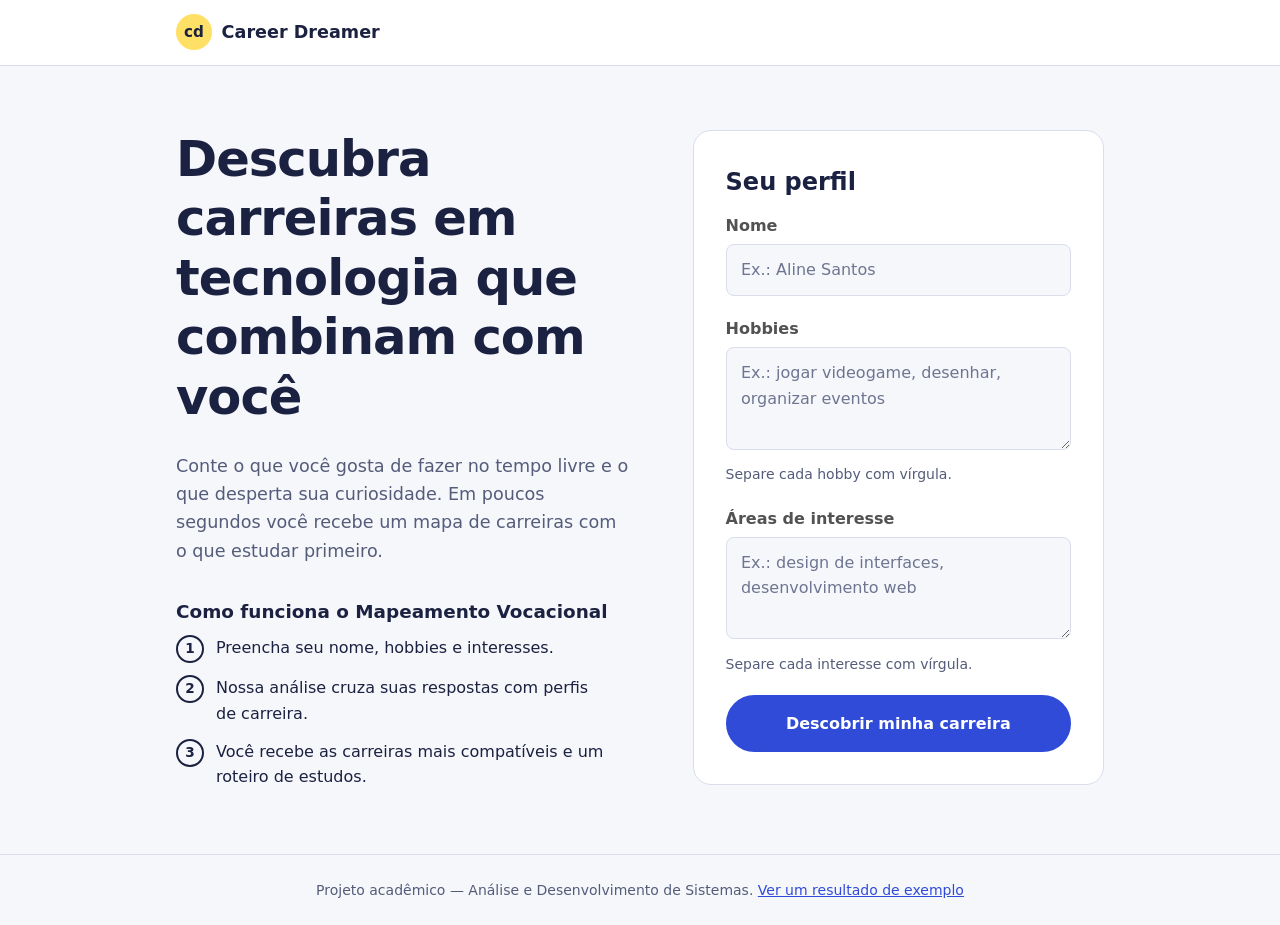
==== index.html @ 2ba808c8 "Fix #11: Corrigido navegar tecla tab" ====
<!DOCTYPE html>
<html lang="pt-BR">
<head>
  <meta name="viewport" content="width=device-width, initial-scale=1.0">
  <meta charset="UTF-8">
  <meta name="description" content="Conte seus hobbies e interesses e descubra carreiras em tecnologia que combinam com você.">
  <title>Career Dreamer — Descubra sua carreira em tecnologia</title>
  <link rel="stylesheet" href="css/style.css">
  <script src="js/config.js" defer></script>
  <script src="js/app.js" defer></script>
</head>
<body>

  <div class="topo">
    <div class="container topo__conteudo">
      <div>
        <a href="index.html" class="marca">
          <div class="marca__simbolo">cd</div>
          <div>Career Dreamer</div>
        </a>
      </div>
    </div>
  </div>

  <div class="container pagina-inicial">
    <div class="apresentacao">
      <div class="titulo-principal">Descubra carreiras em tecnologia que combinam com você</div>
      <div class="apresentacao__texto">
        Conte o que você gosta de fazer no tempo livre e o que desperta sua curiosidade.
        Em poucos segundos você recebe um mapa de carreiras com o que estudar primeiro.
      </div>

      <div class="subtitulo">Como funciona o Mapeamento Vocacional</div>
      <div class="passos">
        <div class="passo">Preencha seu nome, hobbies e interesses.</div>
        <div class="passo">Nossa análise cruza suas respostas com perfis de carreira.</div>
        <div class="passo">Você recebe as carreiras mais compatíveis e um roteiro de estudos.</div>
      </div>
    </div>

    <div class="cartao">
      <div class="subtitulo-cartao">Seu perfil</div>

      <form id="form-perfil" class="formulario">
        <div class="campo">
          <div>
            <label for="nome">Nome</label>
          </div>
          <div>
            <input type="text" id="nome" name="nome" placeholder="Ex.: Aline Santos">
          </div>
        </div>

        <div class="campo">
          <div>
            <label for="hobbies">Hobbies</label>
          </div>
          <div>
            <textarea id="hobbies" name="hobbies" rows="3"
                      placeholder="Ex.: jogar videogame, desenhar, organizar eventos"></textarea>
          </div>
          <div class="dica">Separe cada hobby com vírgula.</div>
        </div>

        <div class="campo">
          <div>
            <label for="interesses">Áreas de interesse</label>
          </div>
          <div>
            <textarea id="interesses" name="interesses" rows="3"
                      placeholder="Ex.: design de interfaces, desenvolvimento web"></textarea>
          </div>
          <div class="dica">Separe cada interesse com vírgula.</div>
        </div>

        <button type="sumbit" class="botao">Descobrir minha carreira</button>
      </form>
    </div>
  </div>

  <div class="rodape">
    <div class="container">
      <p>Projeto acadêmico — Análise e Desenvolvimento de Sistemas.
        <a href="resultado.html?exemplo">Ver um resultado de exemplo</a></p>
    </div>
  </div>

</body>
</html>
---- css/style.css ----
/* ==========================================================================
   Career Dreamer — folha de estilos única
   Organização: 1. Variáveis  2. Base  3. Layout  4. Componentes
                5. Página inicial  6. Página de resultado  7. Acessibilidade
   ========================================================================== */

/* 1. Variáveis ----------------------------------------------------------- */
:root {
  --cor-papel: #f6f7fb;
  --cor-superficie: #ffffff;
  --cor-tinta: #1b2140;
  --cor-tinta-suave: #545c7a;
  --cor-borda: #d9ddec;
  --cor-primaria: #2f4bd8;
  --cor-primaria-escura: #2338a8;
  --cor-marca-texto: #ffe066;
  --cor-sucesso: #127a54;
  --cor-erro: #c0362c;

  --fonte-titulo: ui-rounded, "SF Pro Rounded", "Nunito", "Segoe UI", system-ui, sans-serif;
  --fonte-texto: system-ui, -apple-system, "Segoe UI", Roboto, sans-serif;

  --raio-pequeno: 8px;
  --raio-grande: 18px;
  --largura-max: 70rem;
}

/* 2. Base ---------------------------------------------------------------- */
*,
*::before,
*::after {
  box-sizing: border-box;
}

[hidden] {
  display: none !important;
}

body {
  margin: 0;
  min-height: 100vh;
  display: flex;
  flex-direction: column;
  background: var(--cor-papel);
  color: var(--cor-tinta);
  font-family: var(--fonte-texto);
  font-size: 1rem;
  line-height: 1.6;
}

h1,
h2,
h3,
h4 {
  margin: 0 0 0.5em;
  font-family: var(--fonte-titulo);
  line-height: 1.2;
}

p {
  margin: 0 0 1em;
}

a {
  color: var(--cor-primaria);
}

*:focus {
  outline: none;
}

/* 3. Layout -------------------------------------------------------------- */
.container {
  width: 100%;
  max-width: 960px;
  margin-inline: auto;
   padding-inline: 1rem;
}

main {
  flex: 1;
}

.topo {
  background: var(--cor-superficie);
  border-bottom: 1px solid var(--cor-borda);
}

.topo__conteudo {
  display: flex;
  align-items: center;
  justify-content: space-between;
  gap: 1rem;
  padding-block: 0.9rem;
}

.rodape {
  padding-block: 1.5rem;
  border-top: 1px solid var(--cor-borda);
  color: var(--cor-tinta-suave);
  font-size: 0.875rem;
  text-align: center;
}

.rodape p {
  margin: 0;
}

/* 4. Componentes --------------------------------------------------------- */
.marca {
  display: inline-flex;
  align-items: center;
  gap: 0.6rem;
  color: var(--cor-tinta);
  font-family: var(--fonte-titulo);
  font-weight: 800;
  font-size: 1.1rem;
  text-decoration: none;
  white-space: nowrap;
}

.marca__simbolo {
  display: grid;
  place-items: center;
  width: 2.25rem;
  height: 2.25rem;
  border-radius: 50%;
  background: var(--cor-marca-texto);
  font-size: 0.95rem;
}

.cartao {
  background: var(--cor-superficie);
  border: 1px solid var(--cor-borda);
  border-radius: var(--raio-grande);
  padding: clamp(1.25rem, 4vw, 2rem);
}

.subtitulo {
  font-size: 1.15rem;
  margin-top: 2rem;
  margin-bottom: 0.5em;
  font-family: var(--fonte-titulo);
  font-weight: 700;
}

.subtitulo-cartao {
  font-size: 1.5rem;
  margin-bottom: 0.5em;
  font-family: var(--fonte-titulo);
  font-weight: 700;
}

.botao {
  display: inline-flex;
  align-items: center;
  justify-content: center;
  padding: 0.85rem 1.4rem;
  border: 2px solid var(--cor-primaria);
  border-radius: 999px;
  background: var(--cor-primaria);
  color: #ffffff;
  font: inherit;
  font-weight: 700;
  text-decoration: none;
  cursor: pointer;
  transition: background-color 0.2s, border-color 0.2s;
}

.botao:hover:not(:disabled) {
  background: var(--cor-primaria-escura);
  border-color: var(--cor-primaria-escura);
}

.botao:disabled {
  opacity: 0.65;
  cursor: progress;
}

.botao--secundario {
  white-space: nowrap;
  background: transparent;
  color: var(--cor-primaria);
  padding: 0.5rem 1rem;
  font-size: 0.9rem;
}

.botao--secundario:hover:not(:disabled) {
  background: var(--cor-primaria);
  color: #ffffff;
}

/* Formulário */
.formulario {
  display: flex;
  flex-direction: column;
  gap: 1.25rem;
}

.campo {
  display: flex;
  flex-direction: column;
  gap: 0.35rem;
}

.campo label {
  font-weight: 700;
  color: #525252;
}

.campo input,
.campo textarea {
  width: 100%;
  padding: 0.75rem 0.9rem;
  border: 1.5px solid var(--cor-borda);
  border-radius: var(--raio-pequeno);
  background: var(--cor-papel);
  color: var(--cor-tinta);
  font: inherit;
}

.campo textarea {
  min-height: 5.5rem;
  resize: vertical;
}

.campo input::placeholder,
.campo textarea::placeholder {
  color: #6e7590;
}

.campo input:focus,
.campo textarea:focus {
  background: var(--cor-superficie);
}

.campo input:user-invalid,
.campo textarea:user-invalid {
  border-color: var(--cor-erro);
}

.dica {
  margin: 0;
  font-size: 0.875rem;
  color: var(--cor-tinta-suave);
}

/* Modal (elemento <dialog> nativo) */
.modal {
  width: min(26rem, 100% - 2rem);
  padding: 1.75rem;
  border: 0;
  border-top: 6px solid var(--cor-marca-texto);
  border-radius: var(--raio-grande);
  background: var(--cor-superficie);
  color: var(--cor-tinta);
  box-shadow: 0 20px 50px rgb(27 33 64 / 0.25);
}

.modal::backdrop {
  background: rgb(27 33 64 / 0.55);
}

.modal__acoes {
  display: flex;
  justify-content: flex-end;
  margin: 0;
}

/* 5. Página inicial ------------------------------------------------------ */
.pagina-inicial {
  display: grid;
  gap: 2rem;
  padding-block: 2.5rem;
}

.apresentacao h1,
.titulo-principal {
  margin: 0 0 0.5em;
  font-family: var(--fonte-titulo);
  font-weight: 800;
  line-height: 1.2;
  font-size: clamp(2rem, 5vw, 3.1rem);
  letter-spacing: -0.02em;
  max-width: 16ch;
}

.apresentacao__texto {
  max-width: 46ch;
  font-size: 1.1rem;
  color: var(--cor-tinta-suave);
}

.passos {
  margin: 0;
  padding: 0;
  list-style: none;
  counter-reset: passo;
  display: grid;
  gap: 0.75rem;
  max-width: 42ch;
}

.passos li,
.passos .passo {
  counter-increment: passo;
  display: flex;
  gap: 0.75rem;
  align-items: baseline;
}

.passos li::before,
.passos .passo::before {
  content: counter(passo);
  flex-shrink: 0;
  display: grid;
  place-items: center;
  width: 1.75rem;
  height: 1.75rem;
  border-radius: 50%;
  border: 2px solid var(--cor-tinta);
  font-family: var(--fonte-titulo);
  font-weight: 800;
  font-size: 0.85rem;
}

@media (min-width: 860px) {
  .pagina-inicial {
    grid-template-columns: 1.1fr 1fr;
    align-items: start;
    gap: 4rem;
    padding-block: 4rem;
  }
   @media (max-width: 360px) {
  /* Ajustes para celulares */
 }
}

/* 6. Página de resultado ------------------------------------------------- */
.pagina-resultado {
  padding-block: 2.5rem 4rem;
}

.pagina-resultado h1 {
  font-size: clamp(1.8rem, 4.5vw, 2.6rem);
}

.sintese {
  max-width: 60ch;
  font-size: 1.15rem;
  color: var(--cor-tinta-suave);
}

.lista-carreiras {
  margin: 0;
  padding: 0;
  list-style: none;
  display: grid;
  gap: 1.25rem;
}

.carreira--principal {
  border: 2px solid var(--cor-tinta);
}

.carreira__selo {
  display: inline-block;
  margin-bottom: 0.75rem;
  padding: 0.15rem 0.7rem;
  border-radius: 999px;
  background: var(--cor-marca-texto);
  font-size: 0.85rem;
  font-weight: 700;
}

.carreira__topo {
  display: flex;
  flex-wrap: wrap;
  align-items: baseline;
  justify-content: space-between;
  gap: 0.5rem 1rem;
}

.carreira__titulo {
  font-size: 1.4rem;
  margin: 0;
}

.carreira__nota {
  margin: 0;
  color: var(--cor-sucesso);
}

.carreira__percentual {
  font-family: var(--fonte-titulo);
  font-size: 2rem;
  font-weight: 800;
}

.carreira__legenda {
  font-size: 0.875rem;
}

.barra {
  height: 10px;
  margin-block: 0.75rem 1rem;
  border-radius: 999px;
  background: var(--cor-papel);
  overflow: hidden;
}

.barra__nivel {
  display: block;
  width: var(--nivel, 0%);
  height: 100%;
  border-radius: inherit;
  background: var(--cor-marca-texto);
  transition: width 0.8s ease-out;
}

.carreira__resumo {
  max-width: 65ch;
}

.carreira h4 {
  margin-top: 1.25rem;
  font-size: 1rem;
}

.chips {
  margin: 0;
  padding: 0;
  list-style: none;
  display: flex;
  flex-wrap: wrap;
  gap: 0.5rem;
}

.chips li {
  padding: 0.2rem 0.75rem;
  border: 1px solid var(--cor-borda);
  border-radius: 999px;
  font-size: 0.9rem;
}

.roteiro {
  margin: 0;
  padding-left: 1.25rem;
  color: var(--cor-tinta-suave);
}

.vazio {
  max-width: 34rem;
  margin-inline: auto;
  text-align: center;
}

/* 7. Acessibilidade ------------------------------------------------------ */
input:focus-visible,
textarea:focus-visible,
button:focus-visible {
    outline: 3px solid #ff0000;
    outline-offset: 3px;
}

@media (prefers-reduced-motion: reduce) {
  *,
  *::before,
  *::after {
    transition: none !important;
    animation: none !important;
  }
}
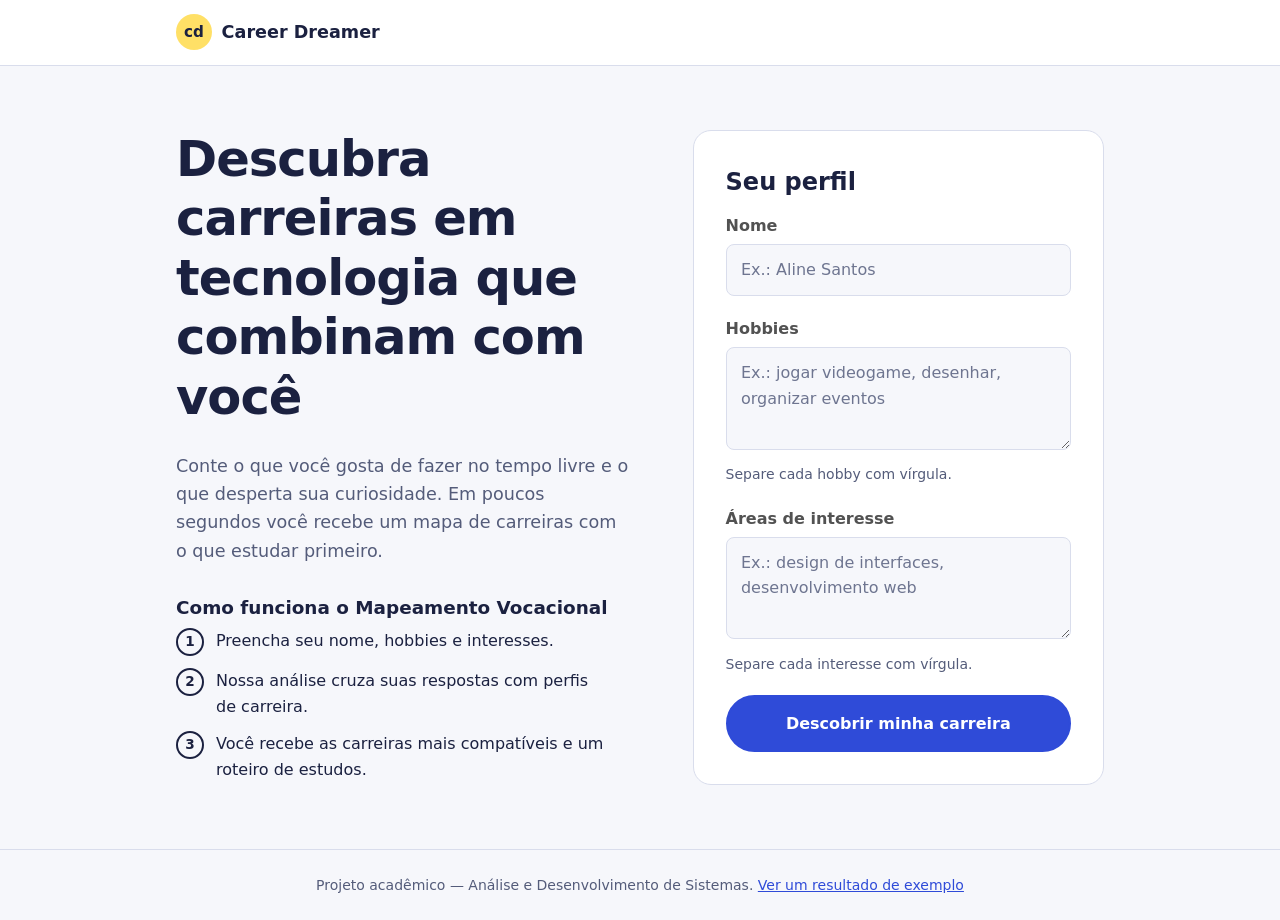
==== commit c5f61699: "Fix #12: Consertado estrutura do HTML e feita redução de div" ====
--- a/index.html
+++ b/index.html
@@ -11,7 +11,7 @@
 </head>
 <body>
 
-  <div class="topo">
+  <header class="topo">
     <div class="container topo__conteudo">
       <div>
         <a href="index.html" class="marca">
@@ -20,22 +20,22 @@
         </a>
       </div>
     </div>
-  </div>
+  </header>
 
-  <div class="container pagina-inicial">
+  <main class="container pagina-inicial">
     <div class="apresentacao">
-      <div class="titulo-principal">Descubra carreiras em tecnologia que combinam com você</div>
+      <h1 class="titulo-principal">Descubra carreiras em tecnologia que combinam com você</h1>
       <div class="apresentacao__texto">
         Conte o que você gosta de fazer no tempo livre e o que desperta sua curiosidade.
         Em poucos segundos você recebe um mapa de carreiras com o que estudar primeiro.
       </div>
 
-      <div class="subtitulo">Como funciona o Mapeamento Vocacional</div>
-      <div class="passos">
-        <div class="passo">Preencha seu nome, hobbies e interesses.</div>
-        <div class="passo">Nossa análise cruza suas respostas com perfis de carreira.</div>
-        <div class="passo">Você recebe as carreiras mais compatíveis e um roteiro de estudos.</div>
-      </div>
+      <h2 class="subtitulo">Como funciona o Mapeamento Vocacional</h2>
+      <ol class="passos">
+        <li class="passo">Preencha seu nome, hobbies e interesses.</li>
+        <li class="passo">Nossa análise cruza suas respostas com perfis de carreira.</li>
+        <li class="passo">Você recebe as carreiras mais compatíveis e um roteiro de estudos.</li>
+      </ol>
     </div>
 
     <div class="cartao">
@@ -73,17 +73,17 @@
           <div class="dica">Separe cada interesse com vírgula.</div>
         </div>
 
-        <button type="sumbit" class="botao">Descobrir minha carreira</button>
+        <button type="submit" class="botao">Descobrir minha carreira</button>
       </form>
     </div>
-  </div>
+  </main>
 
-  <div class="rodape">
+  <footer class="rodape">
     <div class="container">
       <p>Projeto acadêmico — Análise e Desenvolvimento de Sistemas.
         <a href="resultado.html?exemplo">Ver um resultado de exemplo</a></p>
     </div>
-  </div>
+  </footer>
 
 </body>
 </html>
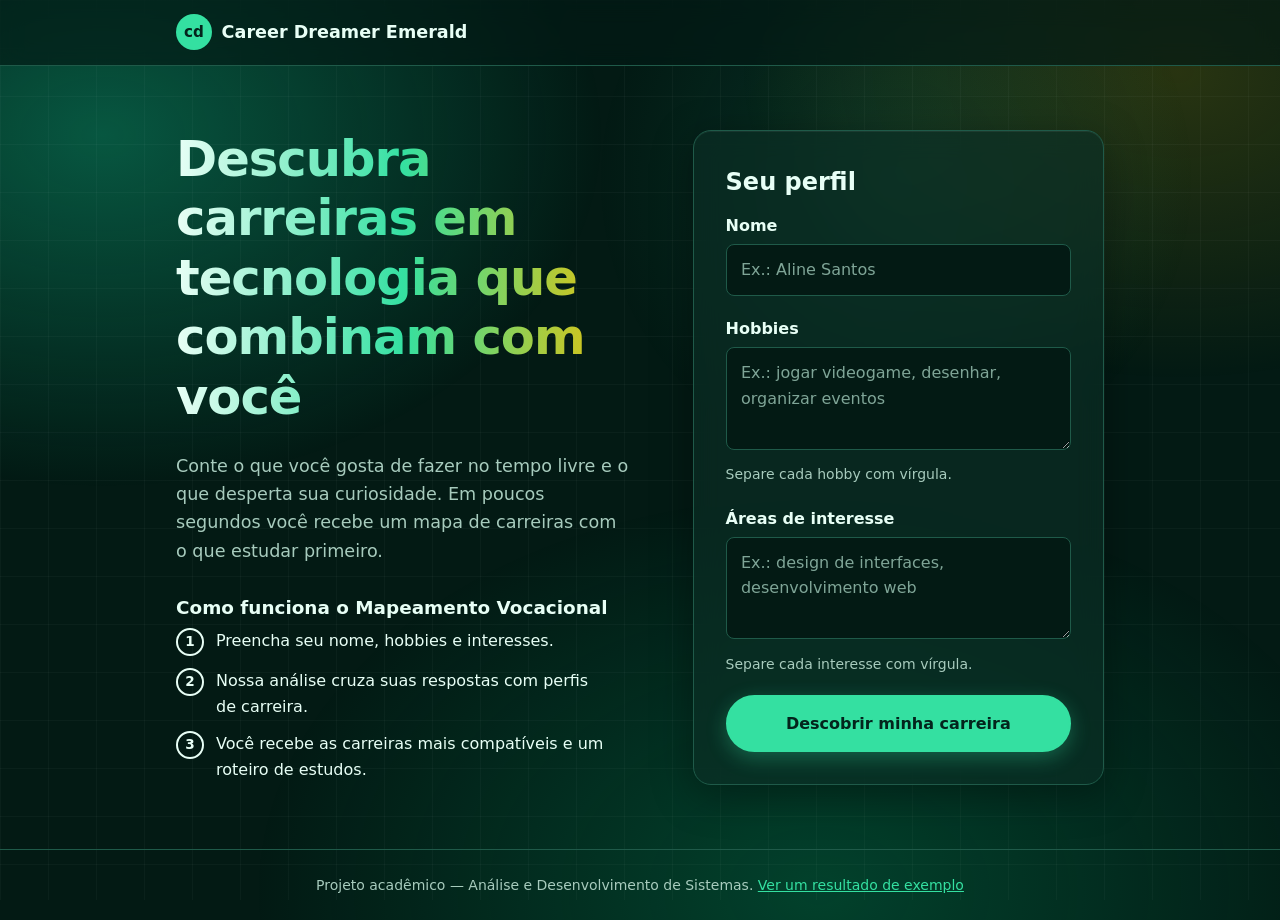
==== commit 4d785bf4: "Update #09: Nome" ====
--- a/index.html
+++ b/index.html
@@ -16,7 +16,7 @@
       <div>
         <a href="index.html" class="marca">
           <div class="marca__simbolo">cd</div>
-          <div>Career Dreamer</div>
+          <div>Career Dreamer Emerald</div>
         </a>
       </div>
     </div>
@@ -48,7 +48,7 @@
           </div>
           <div>
             <input type="text" id="nome" name="nome" placeholder="Ex.: Aline Santos">
-          </div>
+          </div><p class="erro" id="erro-nome" role="alert" hidden></p>
         </div>
 
         <div class="campo">
@@ -60,6 +60,7 @@
                       placeholder="Ex.: jogar videogame, desenhar, organizar eventos"></textarea>
           </div>
           <div class="dica">Separe cada hobby com vírgula.</div>
+          <p class="erro" id="erro-hobbies" role="alert" hidden></p>
         </div>
 
         <div class="campo">
@@ -71,6 +72,7 @@
                       placeholder="Ex.: design de interfaces, desenvolvimento web"></textarea>
           </div>
           <div class="dica">Separe cada interesse com vírgula.</div>
+          <p class="erro" id="erro-interesses" role="alert" hidden></p>
         </div>
 
         <button type="submit" class="botao">Descobrir minha carreira</button>
@@ -85,5 +87,13 @@
     </div>
   </footer>
 
+  <dialog id="modal-indisponivel" class="modal" aria-labelledby="modal-titulo">
+  <h2 id="modal-titulo">Tente mais tarde</h2>
+  <p id="modal-mensagem">O serviço de mapeamento ainda não está disponível. Seus dados não foram enviados. Volte em breve!</p>
+  <form method="dialog" class="modal__acoes">
+    <button class="botao">Entendi</button>
+  </form>
+</dialog>
+
 </body>
 </html>
--- a/css/style.css
+++ b/css/style.css
@@ -6,18 +6,18 @@
 
 /* 1. Variáveis ----------------------------------------------------------- */
 :root {
-  --cor-papel: #f6f7fb;
-  --cor-superficie: #ffffff;
-  --cor-tinta: #1b2140;
-  --cor-tinta-suave: #545c7a;
-  --cor-borda: #d9ddec;
-  --cor-primaria: #2f4bd8;
-  --cor-primaria-escura: #2338a8;
-  --cor-marca-texto: #ffe066;
-  --cor-sucesso: #127a54;
-  --cor-erro: #c0362c;
-
-  --fonte-titulo: ui-rounded, "SF Pro Rounded", "Nunito", "Segoe UI", system-ui, sans-serif;
+  --cor-papel: #031a14;
+  --cor-superficie: #0b2f26;
+  --cor-tinta: #e8fff6;
+  --cor-tinta-suave: #a7cbbd;
+  --cor-borda: #1f5a49;
+  --cor-primaria: #34e0a1;
+  --cor-primaria-escura: #6ff0c4;
+  --cor-marca-texto: #34e0a1;
+  --cor-sucesso: #34e0a1;
+  --cor-erro: #ff8a7a;
+  
+   --fonte-titulo: ui-rounded, "SF Pro Rounded", "Nunito", "Segoe UI", system-ui, sans-serif;
   --fonte-texto: system-ui, -apple-system, "Segoe UI", Roboto, sans-serif;
 
   --raio-pequeno: 8px;
@@ -245,6 +245,18 @@
   color: var(--cor-tinta-suave);
 }
 
+.erro {
+  margin: 0;
+  font-size: 0.875rem;
+  font-weight: 700;
+  color: var(--cor-erro);
+}
+
+.campo input[aria-invalid="true"],
+.campo textarea[aria-invalid="true"] {
+  border-color: var(--cor-erro);
+}
+
 /* Modal (elemento <dialog> nativo) */
 .modal {
   width: min(26rem, 100% - 2rem);
@@ -471,3 +483,180 @@
     animation: none !important;
   }
 }
+
+/* 8. Visual esmeralda: fundo animado e efeitos --------------------------- */
+:root {
+  color-scheme: dark;
+}
+
+/* Fundo: manchas de luz flutuando + grade sutil + brilho que segue o mouse */
+body::before {
+  content: "";
+  position: fixed;
+  inset: -20%;
+  z-index: -1;
+  pointer-events: none;
+  background:
+    radial-gradient(40% 40% at 20% 25%, rgb(16 217 160 / 0.32), transparent 70%),
+    radial-gradient(35% 35% at 80% 20%, rgb(239 191 4 / 0.16), transparent 70%),
+    radial-gradient(45% 45% at 60% 85%, rgb(0 168 107 / 0.28), transparent 70%);
+  animation: flutuar 18s ease-in-out infinite alternate;
+}
+
+body::after {
+  content: "";
+  position: fixed;
+  inset: 0;
+  z-index: -1;
+  pointer-events: none;
+  background:
+    radial-gradient(500px circle at var(--mx, 70%) var(--my, 20%), rgb(52 224 161 / 0.12), transparent 60%),
+    linear-gradient(rgb(255 255 255 / 0.03) 1px, transparent 1px) 0 0 / 48px 48px,
+    linear-gradient(90deg, rgb(255 255 255 / 0.03) 1px, transparent 1px) 0 0 / 48px 48px;
+}
+
+@keyframes flutuar {
+  to { transform: translate3d(5%, -4%, 0) rotate(10deg) scale(1.15); }
+}
+
+@keyframes entrar {
+  from { opacity: 0; transform: translateY(18px); }
+}
+
+@keyframes brilho {
+  to { background-position: 200% center; }
+}
+
+@keyframes pulsar {
+  50% { opacity: 0.45; }
+}
+
+@keyframes encher {
+  from { width: 0; }
+}
+
+/* Cabeçalho de vidro */
+.topo {
+  position: sticky;
+  top: 0;
+  z-index: 5;
+  background: rgb(3 26 20 / 0.65);
+  backdrop-filter: blur(12px);
+}
+
+/* Itens que tinham cor fixa do tema claro */
+.campo label {
+  color: var(--cor-tinta);
+}
+
+.campo input::placeholder,
+.campo textarea::placeholder {
+  color: #7fa597;
+}
+
+.marca__simbolo,
+.carreira__selo {
+  color: #03241c;
+}
+
+/* Título com gradiente que desliza */
+.titulo-principal {
+  background: linear-gradient(90deg, #e8fff6, #34e0a1, #efbf04, #34e0a1, #e8fff6);
+  background-size: 200% auto;
+  -webkit-background-clip: text;
+  background-clip: text;
+  color: transparent;
+  animation: brilho 10s linear infinite;
+}
+
+/* Cartões de vidro */
+.cartao {
+  background: rgb(11 47 38 / 0.65);
+  backdrop-filter: blur(14px);
+  box-shadow: 0 10px 40px rgb(0 0 0 / 0.35), inset 0 1px 0 rgb(255 255 255 / 0.06);
+  animation: entrar 0.7s ease-out backwards;
+}
+
+/* Botões com brilho */
+.botao {
+  color: #03241c;
+  box-shadow: 0 6px 20px rgb(52 224 161 / 0.3);
+  transition: transform 0.2s, box-shadow 0.2s, background-color 0.2s, border-color 0.2s;
+}
+
+.botao:hover:not(:disabled) {
+  transform: translateY(-2px);
+  box-shadow: 0 10px 28px rgb(52 224 161 / 0.45);
+}
+
+.botao:disabled {
+  animation: pulsar 1.2s ease-in-out infinite;
+}
+
+.botao--secundario {
+  color: var(--cor-primaria);
+  box-shadow: none;
+}
+
+.botao--secundario:hover:not(:disabled) {
+  color: #03241c;
+}
+
+/* Campos */
+.campo input:focus:not([aria-invalid="true"]),
+.campo textarea:focus:not([aria-invalid="true"]) {
+  border-color: var(--cor-primaria);
+  box-shadow: 0 0 0 4px rgb(52 224 161 / 0.18);
+}
+
+/* Modal */
+.modal[open] {
+  animation: entrar 0.3s ease-out;
+}
+
+.modal::backdrop {
+  backdrop-filter: blur(4px);
+}
+
+/* Resultado */
+.lista-carreiras > li {
+  animation: entrar 0.6s ease-out backwards;
+}
+
+.lista-carreiras > li:nth-child(2) { animation-delay: 0.12s; }
+.lista-carreiras > li:nth-child(3) { animation-delay: 0.24s; }
+.lista-carreiras > li:nth-child(4) { animation-delay: 0.36s; }
+.lista-carreiras > li:nth-child(5) { animation-delay: 0.48s; }
+
+.carreira {
+  transition: transform 0.25s, box-shadow 0.25s;
+}
+
+.carreira:hover {
+  transform: translateY(-4px);
+  box-shadow: 0 16px 40px rgb(52 224 161 / 0.18);
+}
+
+.carreira--principal {
+  border: 2px solid var(--cor-marca-texto);
+  box-shadow: 0 0 40px rgb(239 191 4 / 0.15);
+}
+
+.barra__nivel {
+  background: linear-gradient(90deg, #00a86b, #34e0a1);
+  animation: encher 1.2s 0.3s ease-out backwards;
+}
+
+.chips li {
+  background: rgb(52 224 161 / 0.1);
+  border-color: rgb(52 224 161 / 0.35);
+}
+
+/* Foco do teclado (inclui links) */
+a:focus-visible,
+input:focus-visible,
+textarea:focus-visible,
+button:focus-visible {
+  outline: 3px solid var(--cor-marca-texto);
+  outline-offset: 3px;
+}
